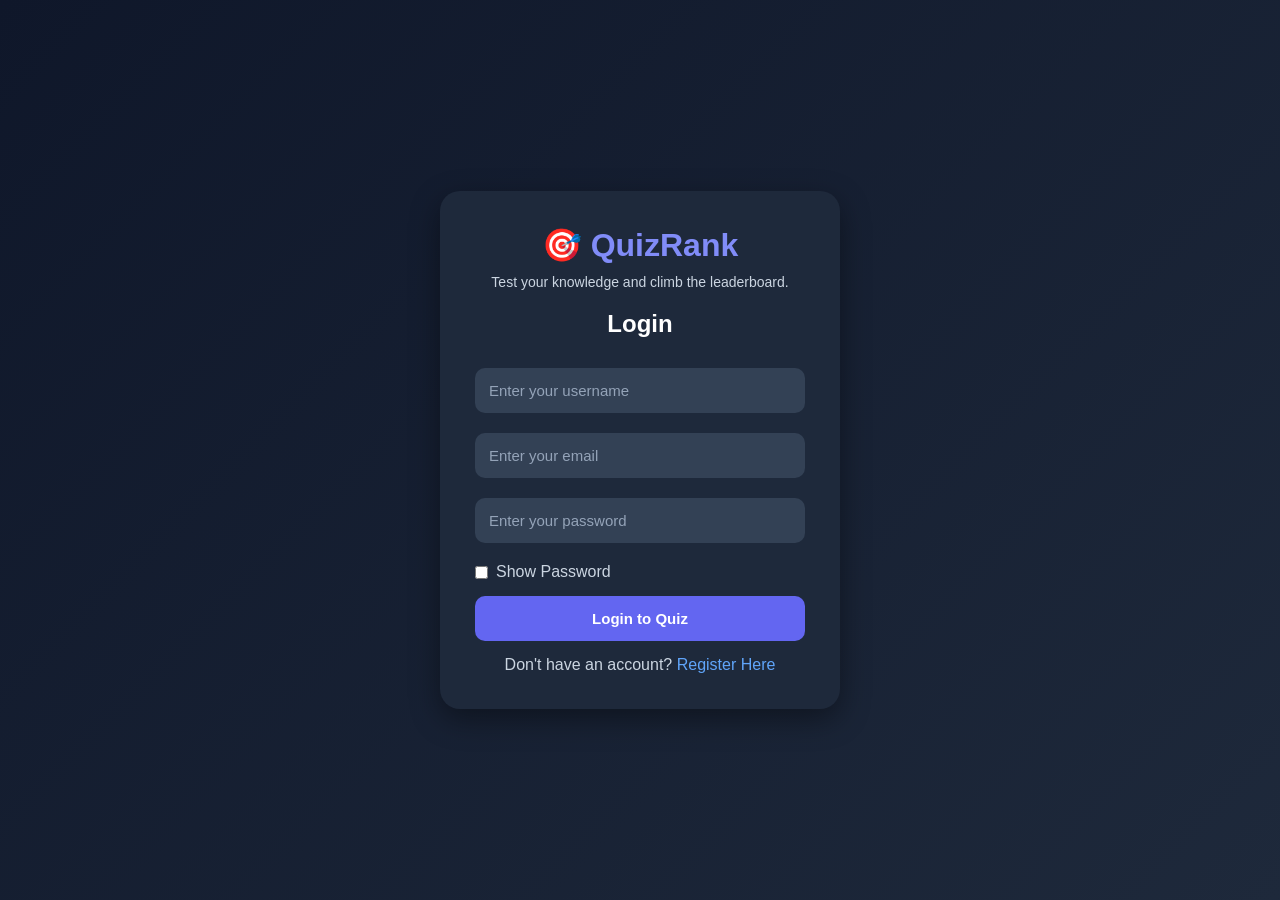
==== index.html @ 9cc624af "Completed QuizRank frontend project" ====
<!DOCTYPE html>
<html lang="en">
<head>
    <meta charset="UTF-8">
    <meta name="viewport" content="width=device-width, initial-scale=1.0">
    <title>QuizRank Login</title>
    <link rel="stylesheet" href="css/style.css">
</head>
<body>

<div class="container">

    <div class="card">

        <h1>🎯 QuizRank</h1>

        <p class="subtitle">
            Test your knowledge and climb the leaderboard.
        </p>

        <h2>Login</h2>

        <form id="loginForm">

            <input
                type="text"
                id="username"
                placeholder="Enter your username"
                required
            >

            <input
                type="email"
                id="email"
                placeholder="Enter your email"
                required
            >

            <input
                type="password"
                id="password"
                placeholder="Enter your password"
                required
            >

            <div class="show-password">
                <input type="checkbox" id="showPassword">
                <label for="showPassword">Show Password</label>
            </div>

            <button type="submit">
                Login to Quiz
            </button>

        </form>

        <p class="register-link">
            Don't have an account?
            <a href="register.html">Register Here</a>
        </p>

    </div>

</div>

<script src="js/auth.js"></script>

<script>
document.getElementById("showPassword").addEventListener("change", function() {

    const password = document.getElementById("password");

    password.type = this.checked ? "text" : "password";

});
</script>

</body>
</html>
</html>
---- css/style.css ----
*{
    margin:0;
    padding:0;
    box-sizing:border-box;
    font-family:'Segoe UI',sans-serif;
}

body{
    background:linear-gradient(135deg,#0f172a,#1e293b);
    min-height:100vh;
    display:flex;
    justify-content:center;
    align-items:center;
    padding:20px;
}



.container{
    width:100%;
    display:flex;
    justify-content:center;
    align-items:center;
}



.card{
    background:#1e293b;
    color:white;
    padding:35px;
    border-radius:20px;
    width:400px;
    text-align:center;
    box-shadow:0 10px 30px rgba(0,0,0,.4);
    animation:fadeIn .5s ease;
}

.card h1{
    color:#818cf8;
    margin-bottom:10px;
}

.card h2{
    margin-bottom:20px;
}

.subtitle{
    color:#cbd5e1;
    margin-bottom:20px;
    font-size:14px;
}



input{
    width:100%;
    padding:14px;
    margin:10px 0;
    border:none;
    border-radius:10px;
    background:#334155;
    color:white;
    font-size:15px;
}

input::placeholder{
    color:#94a3b8;
}

input:focus{
    outline:2px solid #818cf8;
}



button{
    width:100%;
    padding:14px;
    background:#6366f1;
    color:white;
    border:none;
    border-radius:10px;
    cursor:pointer;
    font-size:15px;
    font-weight:bold;
    transition:.3s;
}

button:hover{
    background:#818cf8;
    transform:translateY(-2px);
}


a{
    color:#60a5fa;
    text-decoration:none;
}

a:hover{
    text-decoration:underline;
}



.show-password{
    display:flex;
    align-items:center;
    gap:8px;
    margin:10px 0 15px;
    color:#cbd5e1;
}

.show-password input{
    width:auto;
    margin:0;
}

.register-link{
    margin-top:15px;
    color:#cbd5e1;
}



.quiz-container{
    background:#1e293b;
    color:white;
    padding:35px;
    border-radius:20px;
    width:750px;
    box-shadow:0 10px 30px rgba(0,0,0,.4);
    animation:fadeIn .5s ease;
}

.quiz-container h1{
    text-align:center;
    margin-bottom:15px;
    color:#818cf8;
}



#timer{
    text-align:center;
    font-size:24px;
    font-weight:bold;
    color:#f87171;
    margin-bottom:20px;
}



.progress-container{
    width:100%;
    height:10px;
    background:#334155;
    border-radius:20px;
    overflow:hidden;
    margin-bottom:20px;
}

#progress-bar{
    height:100%;
    width:0%;
    background:#6366f1;
    transition:.3s;
}



#question{
    margin-bottom:20px;
    line-height:1.5;
}



#feedback{
    text-align:center;
    font-weight:bold;
    margin-bottom:15px;
}



#options button{
    display:block;
    width:100%;
    text-align:left;
    background:#334155;
    margin:10px 0;
    color:white;
}

#options button:hover{
    background:#475569;
}



.buttons{
    display:flex;
    gap:10px;
    margin-top:20px;
}

.buttons button{
    flex:1;
}



#submitBtn{
    margin-top:20px;
    background:#22c55e;
}

#submitBtn:hover{
    background:#16a34a;
}



table{
    width:100%;
    border-collapse:collapse;
    margin-top:20px;
}

th{
    background:#6366f1;
    color:white;
}

th,
td{
    border:1px solid #475569;
    padding:12px;
    text-align:center;
}

tr:nth-child(even){
    background:#334155;
}



@keyframes fadeIn{
    from{
        opacity:0;
        transform:translateY(20px);
    }
    to{
        opacity:1;
        transform:translateY(0);
    }
}


@media(max-width:768px){

    .card{
        width:100%;
        padding:25px;
    }

    .quiz-container{
        width:100%;
        padding:25px;
    }

    .buttons{
        flex-direction:column;
    }

    #timer{
        font-size:20px;
    }
}.quiz-header{
    display:flex;
    justify-content:space-between;
    align-items:center;
    margin-bottom:20px;
}

.top-buttons{
    display:flex;
    gap:10px;
}

.logout-btn{
    width:auto;
    padding:10px 15px;
    background:#ef4444;
}

.logout-btn:hover{
    background:#dc2626;
}

.retry-btn{
    width:auto;
    padding:10px 15px;
    background:#f59e0b;
}

.retry-btn:hover{
    background:#d97706;
}

@media(max-width:768px){

    .quiz-header{
        flex-direction:column;
        gap:15px;
    }

    .top-buttons{
        width:100%;
    }

    .top-buttons button{
        flex:1;
    }
}#welcomeUser{
    color:#cbd5e1;
    font-size:16px;
    margin-top:5px;
}

.quiz-header{
    display:flex;
    justify-content:space-between;
    align-items:center;
    margin-bottom:20px;
}

.top-buttons{
    display:flex;
    gap:10px;
}

.retry-btn{
    width:auto;
    padding:10px 15px;
    background:#f59e0b;
}

.retry-btn:hover{
    background:#d97706;
}

.logout-btn{
    width:auto;
    padding:10px 15px;
    background:#ef4444;
}

.logout-btn:hover{
    background:#dc2626;
}
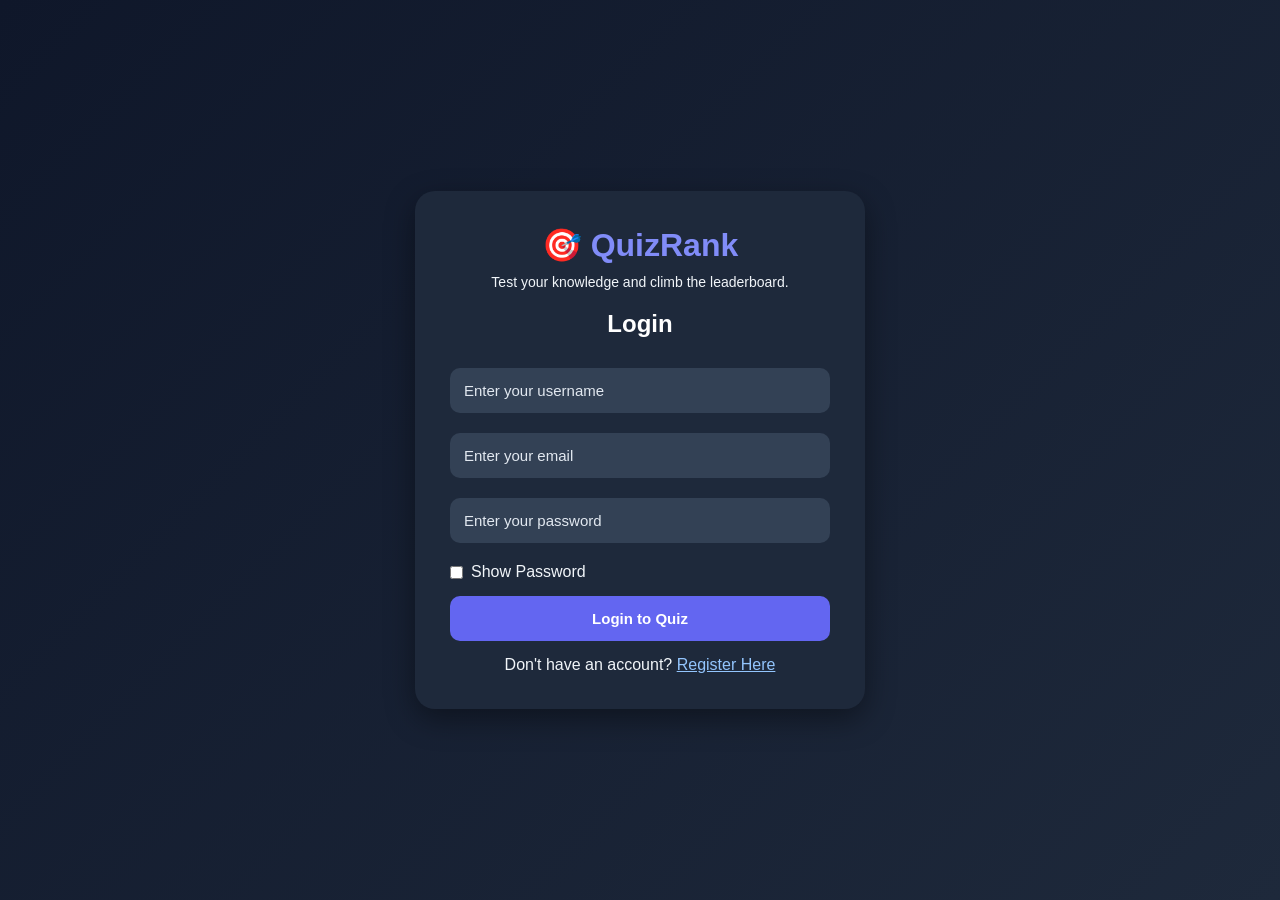
==== commit e5d47637: "Fix layout collisions, preserve high scores uniquely, and center result cards" ====
--- a/index.html
+++ b/index.html
@@ -6,75 +6,72 @@
     <title>QuizRank Login</title>
     <link rel="stylesheet" href="css/style.css">
 </head>
-<body>
+<body class="auth-body"> <main class="container">
 
-<div class="container">
+        <div class="auth-card">
 
-    <div class="card">
+            <h1>🎯 QuizRank</h1>
 
-        <h1>🎯 QuizRank</h1>
+            <p class="subtitle">
+                Test your knowledge and climb the leaderboard.
+            </p>
 
-        <p class="subtitle">
-            Test your knowledge and climb the leaderboard.
-        </p>
+            <h2>Login</h2>
 
-        <h2>Login</h2>
+            <form id="loginForm">
 
-        <form id="loginForm">
+                <input
+                    type="text"
+                    id="username"
+                    placeholder="Enter your username"
+                    aria-label="Username"
+                    required
+                >
 
-            <input
-                type="text"
-                id="username"
-                placeholder="Enter your username"
-                required
-            >
+                <input
+                    type="email"
+                    id="email"
+                    placeholder="Enter your email"
+                    aria-label="Email Address"
+                    required
+                >
 
-            <input
-                type="email"
-                id="email"
-                placeholder="Enter your email"
-                required
-            >
+                <input
+                    type="password"
+                    id="password"
+                    placeholder="Enter your password"
+                    aria-label="Password"
+                    required
+                >
 
-            <input
-                type="password"
-                id="password"
-                placeholder="Enter your password"
-                required
-            >
+                <div class="show-password">
+                    <input type="checkbox" id="showPassword">
+                    <label for="showPassword">Show Password</label>
+                </div>
 
-            <div class="show-password">
-                <input type="checkbox" id="showPassword">
-                <label for="showPassword">Show Password</label>
-            </div>
+                <button type="submit">
+                    Login to Quiz
+                </button>
 
-            <button type="submit">
-                Login to Quiz
-            </button>
+            </form>
 
-        </form>
+            <p class="register-link">
+                Don't have an account?
+                <a href="register.html">Register Here</a>
+            </p>
 
-        <p class="register-link">
-            Don't have an account?
-            <a href="register.html">Register Here</a>
-        </p>
+        </div>
 
-    </div>
+    </main>
 
-</div>
+    <script src="js/auth.js"></script>
 
-<script src="js/auth.js"></script>
-
-<script>
-document.getElementById("showPassword").addEventListener("change", function() {
-
-    const password = document.getElementById("password");
-
-    password.type = this.checked ? "text" : "password";
-
-});
-</script>
+    <script>
+    document.getElementById("showPassword").addEventListener("change", function() {
+        const password = document.getElementById("password");
+        password.type = this.checked ? "text" : "password";
+    });
+    </script>
 
 </body>
-</html>
 </html>
--- a/css/style.css
+++ b/css/style.css
@@ -1,363 +1,472 @@
-*{
-    margin:0;
-    padding:0;
-    box-sizing:border-box;
-    font-family:'Segoe UI',sans-serif;
-}
-
-body{
-    background:linear-gradient(135deg,#0f172a,#1e293b);
-    min-height:100vh;
-    display:flex;
-    justify-content:center;
-    align-items:center;
-    padding:20px;
-}
-
-
-
-.container{
-    width:100%;
-    display:flex;
-    justify-content:center;
-    align-items:center;
-}
-
-
-
-.card{
-    background:#1e293b;
-    color:white;
-    padding:35px;
-    border-radius:20px;
-    width:400px;
-    text-align:center;
-    box-shadow:0 10px 30px rgba(0,0,0,.4);
-    animation:fadeIn .5s ease;
-}
-
-.card h1{
-    color:#818cf8;
-    margin-bottom:10px;
-}
-
-.card h2{
-    margin-bottom:20px;
-}
-
-.subtitle{
-    color:#cbd5e1;
-    margin-bottom:20px;
-    font-size:14px;
-}
-
-
-
-input{
-    width:100%;
-    padding:14px;
-    margin:10px 0;
-    border:none;
-    border-radius:10px;
-    background:#334155;
-    color:white;
-    font-size:15px;
-}
-
-input::placeholder{
-    color:#94a3b8;
-}
-
-input:focus{
-    outline:2px solid #818cf8;
-}
-
-
-
-button{
-    width:100%;
-    padding:14px;
-    background:#6366f1;
-    color:white;
-    border:none;
-    border-radius:10px;
-    cursor:pointer;
-    font-size:15px;
-    font-weight:bold;
-    transition:.3s;
-}
-
-button:hover{
-    background:#818cf8;
-    transform:translateY(-2px);
-}
-
-
-a{
-    color:#60a5fa;
-    text-decoration:none;
-}
-
-a:hover{
-    text-decoration:underline;
-}
-
-
-
-.show-password{
-    display:flex;
-    align-items:center;
-    gap:8px;
-    margin:10px 0 15px;
-    color:#cbd5e1;
-}
-
-.show-password input{
-    width:auto;
-    margin:0;
-}
-
-.register-link{
-    margin-top:15px;
-    color:#cbd5e1;
-}
-
-
-
-.quiz-container{
-    background:#1e293b;
-    color:white;
-    padding:35px;
-    border-radius:20px;
-    width:750px;
-    box-shadow:0 10px 30px rgba(0,0,0,.4);
-    animation:fadeIn .5s ease;
-}
-
-.quiz-container h1{
-    text-align:center;
-    margin-bottom:15px;
-    color:#818cf8;
-}
-
-
-
-#timer{
-    text-align:center;
-    font-size:24px;
-    font-weight:bold;
-    color:#f87171;
-    margin-bottom:20px;
-}
-
-
-
-.progress-container{
-    width:100%;
-    height:10px;
-    background:#334155;
-    border-radius:20px;
-    overflow:hidden;
-    margin-bottom:20px;
-}
-
-#progress-bar{
-    height:100%;
-    width:0%;
-    background:#6366f1;
-    transition:.3s;
-}
-
-
-
-#question{
-    margin-bottom:20px;
-    line-height:1.5;
-}
-
-
-
-#feedback{
-    text-align:center;
-    font-weight:bold;
-    margin-bottom:15px;
-}
-
-
-
-#options button{
-    display:block;
-    width:100%;
-    text-align:left;
-    background:#334155;
-    margin:10px 0;
-    color:white;
-}
-
-#options button:hover{
-    background:#475569;
-}
-
-
-
-.buttons{
-    display:flex;
-    gap:10px;
-    margin-top:20px;
-}
-
-.buttons button{
-    flex:1;
-}
-
-
-
-#submitBtn{
-    margin-top:20px;
-    background:#22c55e;
-}
-
-#submitBtn:hover{
-    background:#16a34a;
-}
-
-
-
-table{
-    width:100%;
-    border-collapse:collapse;
-    margin-top:20px;
-}
-
-th{
-    background:#6366f1;
-    color:white;
-}
-
-th,
-td{
-    border:1px solid #475569;
-    padding:12px;
-    text-align:center;
-}
-
-tr:nth-child(even){
-    background:#334155;
-}
-
-
-
-@keyframes fadeIn{
-    from{
-        opacity:0;
-        transform:translateY(20px);
-    }
-    to{
-        opacity:1;
-        transform:translateY(0);
-    }
-}
-
-
-@media(max-width:768px){
-
-    .card{
-        width:100%;
-        padding:25px;
-    }
-
-    .quiz-container{
-        width:100%;
-        padding:25px;
-    }
-
-    .buttons{
-        flex-direction:column;
-    }
-
-    #timer{
-        font-size:20px;
-    }
-}.quiz-header{
-    display:flex;
-    justify-content:space-between;
-    align-items:center;
-    margin-bottom:20px;
-}
-
-.top-buttons{
-    display:flex;
-    gap:10px;
-}
-
-.logout-btn{
-    width:auto;
-    padding:10px 15px;
-    background:#ef4444;
-}
-
-.logout-btn:hover{
-    background:#dc2626;
-}
-
-.retry-btn{
-    width:auto;
-    padding:10px 15px;
-    background:#f59e0b;
-}
-
-.retry-btn:hover{
-    background:#d97706;
-}
-
-@media(max-width:768px){
-
-    .quiz-header{
-        flex-direction:column;
-        gap:15px;
-    }
-
-    .top-buttons{
-        width:100%;
-    }
-
-    .top-buttons button{
-        flex:1;
-    }
-}#welcomeUser{
-    color:#cbd5e1;
-    font-size:16px;
-    margin-top:5px;
-}
-
-.quiz-header{
-    display:flex;
-    justify-content:space-between;
-    align-items:center;
-    margin-bottom:20px;
-}
-
-.top-buttons{
-    display:flex;
-    gap:10px;
-}
-
-.retry-btn{
-    width:auto;
-    padding:10px 15px;
-    background:#f59e0b;
-}
-
-.retry-btn:hover{
-    background:#d97706;
-}
-
-.logout-btn{
-    width:auto;
-    padding:10px 15px;
-    background:#ef4444;
-}
-
-.logout-btn:hover{
-    background:#dc2626;
+/* ==========================================
+   1. GLOBAL RESET & BASE VARIABLES
+   ========================================== */
+:root {
+    --bg-primary: #f4f6f9;
+    --bg-sidebar: #1e1e2f;
+    --text-light: #ffffff;
+    --text-dark: #333333;
+    --accent-color: #5e50f9;
+    --card-bg: #ffffff;
+}
+
+* {
+    margin: 0;
+    padding: 0;
+    box-sizing: border-box;
+    font-family: 'Segoe UI', -apple-system, BlinkMacSystemFont, sans-serif;
+}
+
+body {
+    background: linear-gradient(135deg, #0f172a, #1e293b);
+    min-height: 100vh;
+}
+
+/* ==========================================
+   2. AUTHENTICATION PAGES (Login / Register)
+   ========================================== */
+.auth-body {
+    display: flex;
+    justify-content: center;
+    align-items: center;
+    padding: 20px;
+    min-height: 100vh;
+}
+
+.container {
+    width: 100%;
+    display: flex;
+    justify-content: center;
+    align-items: center;
+}
+
+/* FIX: Renamed from .card to .auth-card to prevent dashboard collision */
+.auth-card {
+    background: #1e293b;
+    color: white;
+    padding: 35px;
+    border-radius: 20px;
+    width: 450px; /* Expanded slightly to perfectly fit elements without bursting */
+    max-width: 100%;
+    text-align: center;
+    box-shadow: 0 10px 30px rgba(0, 0, 0, .4);
+    animation: fadeIn .5s ease;
+}
+
+/* Added Flex layout to ensure your internal split-screens do not overflow */
+.auth-card form {
+    display: flex;
+    flex-direction: column;
+    width: 100%;
+}
+
+.auth-card h1 {
+    color: #818cf8;
+    margin-bottom: 10px;
+}
+
+.auth-card h2 {
+    margin-bottom: 20px;
+}
+
+/* ACCESSIBILITY FIX: Brightened from #cbd5e1 to near-white for high-contrast on dark backgrounds */
+.subtitle {
+    color: #f1f5f9;
+    margin-bottom: 20px;
+    font-size: 14px;
+}
+
+/* Form Fields */
+input {
+    width: 100%;
+    padding: 14px;
+    margin: 10px 0;
+    border: none;
+    border-radius: 10px;
+    background: #334155;
+    color: white;
+    font-size: 15px;
+}
+
+/* ACCESSIBILITY FIX: Lightened from #94a3b8 to crisp gray so placeholder text is clearly readable */
+input::placeholder {
+    color: #e2e8f0;
+}
+
+input:focus {
+    outline: 2px solid #818cf8;
+}
+
+button {
+    width: 100%;
+    padding: 14px;
+    background: #6366f1;
+    color: white;
+    border: none;
+    border-radius: 10px;
+    cursor: pointer;
+    font-size: 15px;
+    font-weight: bold;
+    transition: .3s;
+}
+
+button:hover {
+    background: #818cf8;
+    transform: translateY(-2px);
+}
+
+/* ACCESSIBILITY FIX: Changed to a high-contrast sky blue and forced underline for clear visibility */
+a {
+    color: #93c5fd;
+    text-decoration: underline;
+}
+
+a:hover {
+    color: #bfdbfe;
+    text-decoration: underline;
+}
+
+/* ACCESSIBILITY FIX: Lightened text wrapper color to pass contrast ratio formulas */
+.show-password {
+    display: flex;
+    align-items: center;
+    gap: 8px;
+    margin: 10px 0 15px;
+    color: #f1f5f9;
+}
+
+.show-password input {
+    width: auto;
+    margin: 0;
+}
+
+/* ACCESSIBILITY FIX: Lightened text wrapper color */
+.register-link {
+    margin-top: 15px;
+    color: #f1f5f9;
+}
+
+/* ==========================================
+   3. DASHBOARD PAGE HUBS (UNTOUCHED ORIGINAL)
+   ========================================== */
+.dashboard-body {
+    background-color: var(--bg-primary);
+    min-height: 100vh;
+}
+
+.dashboard-container {
+    display: flex;
+    min-height: 100vh;
+}
+
+/* Sidebar Layout */
+.sidebar {
+    width: 240px;
+    background-color: var(--bg-sidebar);
+    color: var(--text-light);
+    display: flex;
+    flex-direction: column;
+    padding: 20px;
+}
+
+.sidebar .logo h2 {
+    font-size: 22px;
+    margin-bottom: 40px;
+    color: white;
+}
+
+.nav-menu {
+    display: flex;
+    flex-direction: column;
+    gap: 15px;
+}
+
+.nav-menu a {
+    color: #a0a0c0;
+    text-decoration: none;
+    padding: 12px 15px;
+    border-radius: 8px;
+    display: flex;
+    align-items: center;
+    gap: 10px;
+    transition: 0.3s;
+}
+
+.nav-menu a:hover, .nav-menu a.active {
+    background-color: var(--accent-color);
+    color: var(--text-light);
+}
+
+/* Main Content Wrapper */
+.main-content {
+    flex: 1;
+    padding: 30px;
+}
+
+.top-bar {
+    display: flex;
+    justify-content: space-between;
+    align-items: center;
+    margin-bottom: 30px;
+}
+
+.top-bar h1 {
+    margin: 0;
+    color: var(--text-dark);
+}
+
+/* Grid Configuration */
+.stats-grid {
+    display: grid;
+    grid-template-columns: repeat(auto-fit, minmax(220px, 1fr));
+    gap: 20px;
+    margin-bottom: 40px;
+}
+
+/* FIX: Renamed from .card to .stat-card to prevent layout distortion */
+.stat-card {
+    background: var(--card-bg);
+    padding: 20px;
+    border-radius: 12px;
+    display: flex;
+    align-items: center;
+    gap: 20px;
+    box-shadow: 0 4px 6px rgba(0,0,0,0.05);
+}
+
+.card-icon {
+    width: 50px;
+    height: 50px;
+    border-radius: 50px;
+    display: flex;
+    align-items: center;
+    justify-content: center;
+    font-size: 20px;
+}
+
+.blue { background-color: #e8f0fe; color: #1a73e8; }
+.gold { background-color: #fef7e0; color: #f4b400; }
+
+.card-info h3 { margin: 0; font-size: 14px; color: #777; }
+.card-info p { margin: 5px 0 0; font-size: 24px; font-weight: bold; color: var(--text-dark); }
+
+/* Call to Action Banner */
+.cta-box {
+    background: linear-gradient(135deg, #5e50f9, #6c5ce7);
+    color: white;
+    padding: 40px;
+    border-radius: 15px;
+    text-align: center;
+    box-shadow: 0 10px 20px rgba(94, 80, 249, 0.2);
+}
+
+.start-btn {
+    display: inline-block;
+    margin-top: 20px;
+    padding: 12px 30px;
+    background-color: white;
+    color: var(--accent-color);
+    text-decoration: none;
+    font-weight: bold;
+    border-radius: 25px;
+    transition: 0.3s;
+}
+
+.start-btn:hover {
+    transform: translateY(-2px);
+    box-shadow: 0 5px 15px rgba(0,0,0,0.2);
+}
+
+/* ==========================================
+   4. QUIZ ENGINE RUNNER & LEADERBOARD
+   ========================================== */
+.quiz-container {
+    background: #1e293b;
+    color: white;
+    padding: 35px;
+    border-radius: 20px;
+    width: 750px;
+    box-shadow: 0 10px 30px rgba(0,0,0,.4);
+    animation: fadeIn .5s ease;
+}
+
+.quiz-container h1 {
+    text-align: center;
+    margin-bottom: 15px;
+    color: #818cf8;
+}
+
+/* ACCESSIBILITY FIX: Lightened text color for dark layout context */
+#welcomeUser {
+    color: #f1f5f9;
+    font-size: 16px;
+    margin-top: 5px;
+}
+
+.quiz-header {
+    display: flex;
+    justify-content: space-between;
+    align-items: center;
+    margin-bottom: 20px;
+}
+
+.top-buttons {
+    display: flex;
+    gap: 10px;
+}
+
+.logout-btn {
+    width: auto;
+    padding: 10px 15px;
+    background: #ef4444;
+}
+
+.logout-btn:hover {
+    background: #dc2626;
+}
+
+.retry-btn {
+    width: auto;
+    padding: 10px 15px;
+    background: #f59e0b;
+}
+
+.retry-btn:hover {
+    background: #d97706;
+}
+
+#timer {
+    text-align: center;
+    font-size: 24px;
+    font-weight: bold;
+    color: #f87171;
+    margin-bottom: 20px;
+}
+
+.progress-container {
+    width: 100%;
+    height: 10px;
+    background: #334155;
+    border-radius: 20px;
+    overflow: hidden;
+    margin-bottom: 20px;
+}
+
+#progress-bar {
+    height: 100%;
+    width: 0%;
+    background: #6366f1;
+    transition: .3s;
+}
+
+#question {
+    margin-bottom: 20px;
+    line-height: 1.5;
+}
+
+#feedback {
+    text-align: center;
+    font-weight: bold;
+    margin-bottom: 15px;
+}
+
+#options button {
+    display: block;
+    width: 100%;
+    text-align: left;
+    background: #334155;
+    margin: 10px 0;
+    color: white;
+}
+
+#options button:hover {
+    background: #475569;
+}
+
+.buttons {
+    display: flex;
+    gap: 10px;
+    margin-top: 20px;
+}
+
+.buttons button {
+    flex: 1;
+}
+
+#submitBtn {
+    margin-top: 20px;
+    background: #22c55e;
+}
+
+#submitBtn:hover {
+    background: #16a34a;
+}
+
+/* Leaderboard Tables */
+table {
+    width: 100%;
+    border-collapse: collapse;
+    margin-top: 20px;
+}
+
+th {
+    background: #6366f1;
+    color: white;
+}
+
+th, td {
+    border: 1px solid #475569;
+    padding: 12px;
+    text-align: center;
+}
+
+tr:nth-child(even) {
+    background: #334155;
+}
+
+/* ==========================================
+   5. ANIMATIONS & RESPONSIVE QUERIES
+   ========================================== */
+@keyframes fadeIn {
+    from {
+        opacity: 0;
+        transform: translateY(20px);
+    }
+    to {
+        opacity: 1;
+        transform: translateY(0);
+    }
+}
+
+@media(max-width:768px) {
+    .auth-card {
+        width: 100%;
+        padding: 25px;
+    }
+
+    .quiz-container {
+        width: 100%;
+        padding: 25px;
+    }
+
+    .buttons {
+        flex-direction: column;
+    }
+
+    #timer {
+        font-size: 20px;
+    }
+
+    .quiz-header {
+        flex-direction: column;
+        gap: 15px;
+    }
+
+    .top-buttons {
+        width: 100%;
+    }
+
+    .top-buttons button {
+        flex: 1;
+    }
 }
